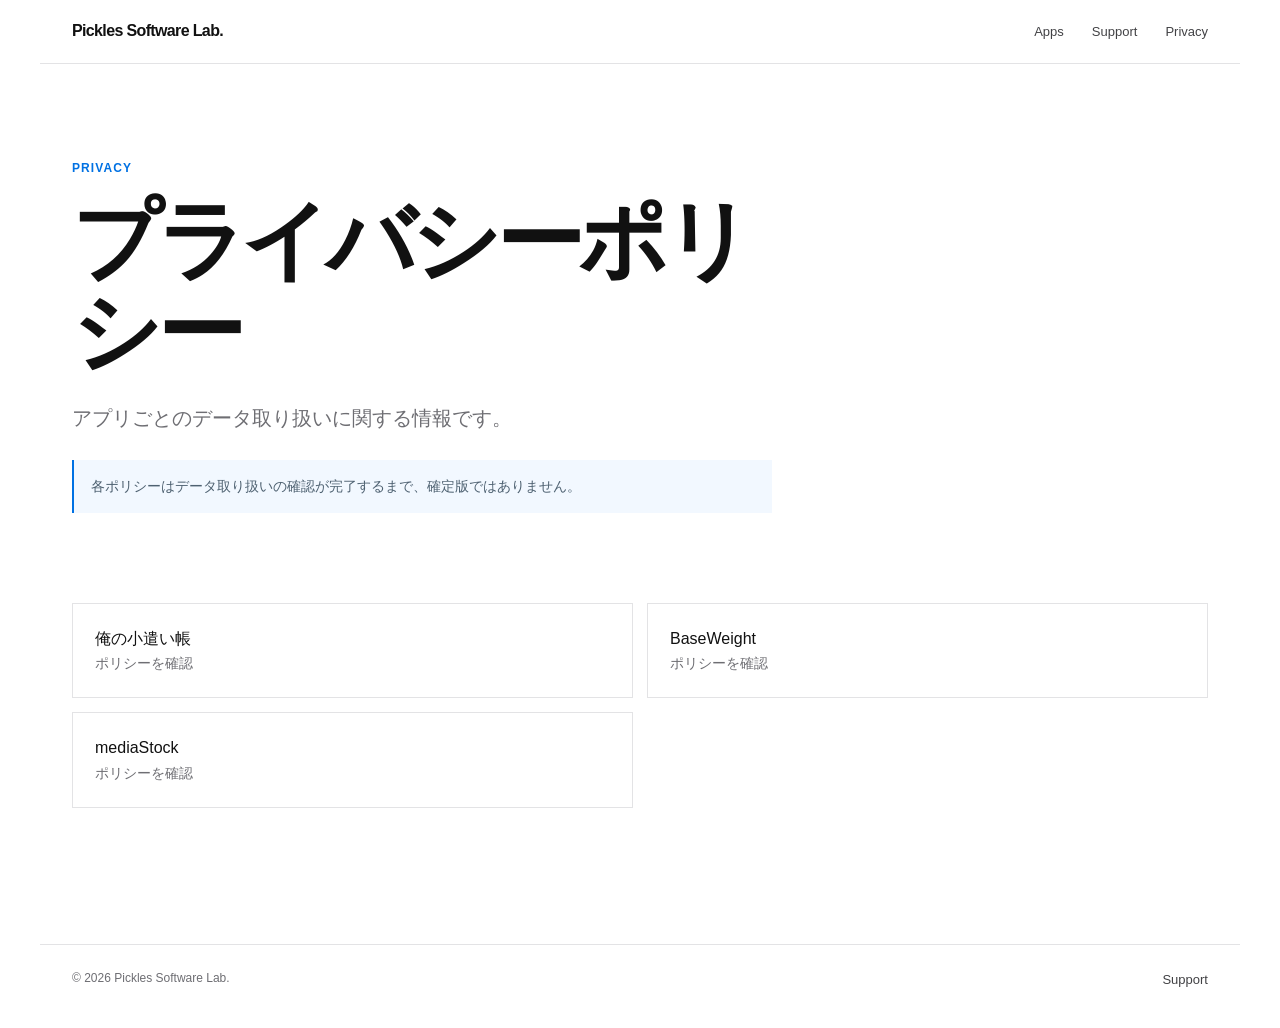
==== privacy/index.html @ 0f15c779 "Create Pickles Software Lab website" ====
<!doctype html><html lang="ja"><head><meta charset="utf-8"><meta name="viewport" content="width=device-width,initial-scale=1"><meta name="description" content="Pickles Software Lab. のアプリ別プライバシーポリシー。"><link rel="stylesheet" href="../assets/css/styles.css"><script src="../assets/js/site.js" defer></script><title>Privacy — Pickles Software Lab.</title></head><body><a class="skip-link" href="#main">本文へ移動</a><header class="site-header"><a class="wordmark" href="../">Pickles Software Lab.</a><button class="menu-button" type="button" aria-expanded="false" aria-controls="site-nav"><span class="sr-only">メニューを開く</span><span></span><span></span></button><nav id="site-nav" class="site-nav"><a href="../#apps">Apps</a><a href="../support/">Support</a><a href="./">Privacy</a></nav></header><main id="main" class="page-main"><section class="app-hero"><p class="eyebrow">Privacy</p><h1>プライバシーポリシー</h1><p class="app-summary">アプリごとのデータ取り扱いに関する情報です。</p><p class="placeholder-notice">各ポリシーはデータ取り扱いの確認が完了するまで、確定版ではありません。</p></section><ul class="policy-list"><li><a href="orekakei.html">俺の小遣い帳<span>ポリシーを確認</span></a></li><li><a href="baseweight.html">BaseWeight<span>ポリシーを確認</span></a></li><li><a href="mediastock.html">mediaStock<span>ポリシーを確認</span></a></li></ul></main><footer class="site-footer"><span>© <span id="year">2026</span> Pickles Software Lab.</span><a href="../support/">Support</a></footer></body></html>
---- assets/css/styles.css ----
:root{--ink:#111;--paper:#fff;--soft:#f5f5f7;--line:#e3e3e5;--muted:#6e6e73;--accent:#0071e3;--max:1200px}*{box-sizing:border-box}html{scroll-behavior:smooth}body{margin:0;background:var(--paper);color:var(--ink);font-family:-apple-system,BlinkMacSystemFont,"Helvetica Neue","Hiragino Sans","Yu Gothic",sans-serif;font-size:16px;line-height:1.65}a{color:inherit;text-decoration:none}.skip-link{position:fixed;top:-60px;left:20px;background:var(--ink);color:#fff;padding:9px 14px;z-index:20}.skip-link:focus{top:12px}.site-header{height:64px;max-width:var(--max);margin:auto;padding:0 32px;display:flex;align-items:center;justify-content:space-between;border-bottom:1px solid var(--line)}.wordmark{font-size:16px;font-weight:700;letter-spacing:-.04em}.site-nav{display:flex;gap:28px}.site-nav a,.site-footer a{font-size:13px;color:#424245}.site-nav a:hover,.site-footer a:hover,.text-link:hover,.card-link:hover{color:var(--accent)}.menu-button{display:none}.hero{max-width:var(--max);min-height:650px;margin:auto;padding:106px 32px 80px;display:grid;grid-template-columns:1fr .9fr;gap:50px;align-items:center}.eyebrow{margin:0 0 16px;color:var(--accent);font-size:12px;font-weight:700;letter-spacing:.09em;text-transform:uppercase}.hero h1,.section-heading h2,.support-prompt h2,.app-hero h1{margin:0;letter-spacing:-.06em;line-height:1.04}.hero h1{font-size:clamp(56px,7.3vw,100px)}.hero-copy{max-width:475px;margin:30px 0 25px;color:var(--muted);font-size:18px}.text-link,.card-link{color:var(--accent);font-size:15px;font-weight:600}.hero-visual{position:relative;min-height:450px;overflow:hidden;background:linear-gradient(145deg,#eef4f8,#dce8ee)}.hero-visual:before{content:"";position:absolute;width:370px;height:370px;left:50%;top:50%;transform:translate(-50%,-50%);border-radius:50%;background:radial-gradient(circle at 35% 30%,#fff,#8bc3dd 52%,#235d8b 100%);box-shadow:20px 30px 60px #719ab180}.hero-visual:after{content:"P";position:absolute;inset:0;display:grid;place-items:center;color:#fff;font-size:155px;font-weight:800;letter-spacing:-.12em;text-shadow:0 12px 22px #12374a70}.apps-section{max-width:var(--max);margin:auto;padding:115px 32px}.section-heading{display:flex;justify-content:space-between;align-items:end;margin-bottom:48px}.section-heading h2,.support-prompt h2{font-size:clamp(42px,5vw,68px)}.section-heading>p{max-width:320px;margin:0;color:var(--muted)}.app-grid{display:grid;grid-template-columns:repeat(3,1fr);gap:16px}.app-card{min-height:390px;padding:24px;border:1px solid var(--line);background:#fff;display:flex;flex-direction:column;transition:box-shadow .2s ease,transform .2s ease}.app-card:hover{transform:translateY(-4px);box-shadow:0 18px 40px #0000000b}.card-art{height:145px;margin:-24px -24px 27px;display:grid;place-items:center;font-size:72px;font-weight:800;letter-spacing:-.12em}.app-card:nth-child(1) .card-art{background:#e6efdc;color:#4c7a25}.app-card:nth-child(2) .card-art{background:#e7edff;color:#3156d8}.app-card:nth-child(3) .card-art{background:#ffe7e2;color:#cb4a31}.app-card__number{color:var(--muted);font-size:11px;font-weight:700;letter-spacing:.08em}.app-card h3{margin:auto 0 4px;font-size:28px;letter-spacing:-.045em;line-height:1.15}.app-card p{margin:0;color:var(--muted);font-size:14px}.card-link{margin-top:19px}.support-prompt{max-width:calc(var(--max) - 64px);margin:0 auto 82px;padding:100px 7%;text-align:center;background:var(--soft)}.support-prompt p:not(.eyebrow){max-width:470px;margin:18px auto 28px;color:var(--muted)}.button{display:inline-block;border-radius:980px;padding:11px 19px;background:var(--ink);color:#fff;font-size:14px;font-weight:600}.button:hover{background:#333}.site-footer{max-width:var(--max);margin:auto;padding:24px 32px 38px;border-top:1px solid var(--line);display:flex;justify-content:space-between;color:var(--muted);font-size:12px}.site-footer div{display:flex;gap:19px}.page-main{max-width:var(--max);margin:auto;padding:95px 32px 120px}.breadcrumbs{display:flex;gap:8px;margin-bottom:55px;color:var(--muted);font-size:14px}.breadcrumbs a:hover{color:var(--ink)}.app-hero{max-width:700px;padding-bottom:74px}.app-hero h1{font-size:clamp(52px,7vw,88px)}.app-summary{margin:24px 0;color:var(--muted);font-size:20px}.placeholder-notice{margin:25px 0 0;padding:15px 17px;border-left:2px solid var(--accent);background:#f2f8ff;color:#4e6171;font-size:14px}.page-section{padding:58px 0;border-top:1px solid var(--line)}.page-section h2{margin:0 0 21px;font-size:30px;letter-spacing:-.035em}.page-section p,.page-section li{color:var(--muted)}.feature-list{display:grid;grid-template-columns:repeat(3,1fr);gap:14px;padding:0;list-style:none}.feature-list li{min-height:120px;padding:21px;border:1px solid var(--line);background:var(--soft)}.feature-list strong{display:block;margin-bottom:7px;color:var(--ink)}.shot-placeholder{min-height:320px;border:1px dashed #a6a6aa;display:grid;place-items:center;text-align:center;color:var(--muted);background:var(--soft)}.shot-placeholder span{display:block;font-size:13px}.store-button[aria-disabled="true"]{opacity:.6;cursor:not-allowed}.faq{max-width:760px}.faq details{padding:19px 0;border-bottom:1px solid var(--line)}.faq summary{cursor:pointer;font-weight:600}.faq p{margin:12px 0 0}.policy-list{display:grid;grid-template-columns:repeat(2,1fr);gap:14px;padding:0;list-style:none}.policy-list a{display:block;padding:22px;border:1px solid var(--line);background:#fff}.policy-list a:hover{background:var(--soft)}.policy-list span{display:block;color:var(--muted);font-size:14px}@media(max-width:680px){.site-header{height:58px;padding:0 20px}.menu-button{display:flex;width:38px;height:38px;border:0;background:transparent;flex-direction:column;gap:5px;justify-content:center;align-items:center}.menu-button span:not(.sr-only){width:16px;height:1px;background:var(--ink)}.site-nav{display:none;position:absolute;top:52px;right:12px;left:12px;padding:15px 20px;border:1px solid var(--line);background:#fff;flex-direction:column;align-items:flex-start;gap:14px;z-index:4}.site-nav.is-open{display:flex}.hero{min-height:0;padding:78px 20px 55px;display:block}.hero h1{font-size:clamp(53px,15vw,76px)}.hero-copy{font-size:16px}.hero-visual{min-height:295px;margin-top:48px}.hero-visual:before{width:230px;height:230px}.hero-visual:after{font-size:95px}.apps-section,.page-main{padding-right:20px;padding-left:20px}.apps-section{padding-top:75px}.section-heading{display:block}.section-heading>p{margin-top:24px}.app-grid,.feature-list,.policy-list{grid-template-columns:1fr}.app-card{min-height:345px}.support-prompt{max-width:calc(100% - 40px);margin-bottom:50px;padding:68px 25px}.site-footer{padding:22px 20px 30px;gap:14px;flex-direction:column}.app-hero{padding-bottom:55px}.shot-placeholder{min-height:240px}}@media(prefers-reduced-motion:reduce){*,html{scroll-behavior:auto;transition:none!important}}.sr-only{position:absolute;width:1px;height:1px;padding:0;margin:-1px;overflow:hidden;clip:rect(0,0,0,0);white-space:nowrap;border:0}
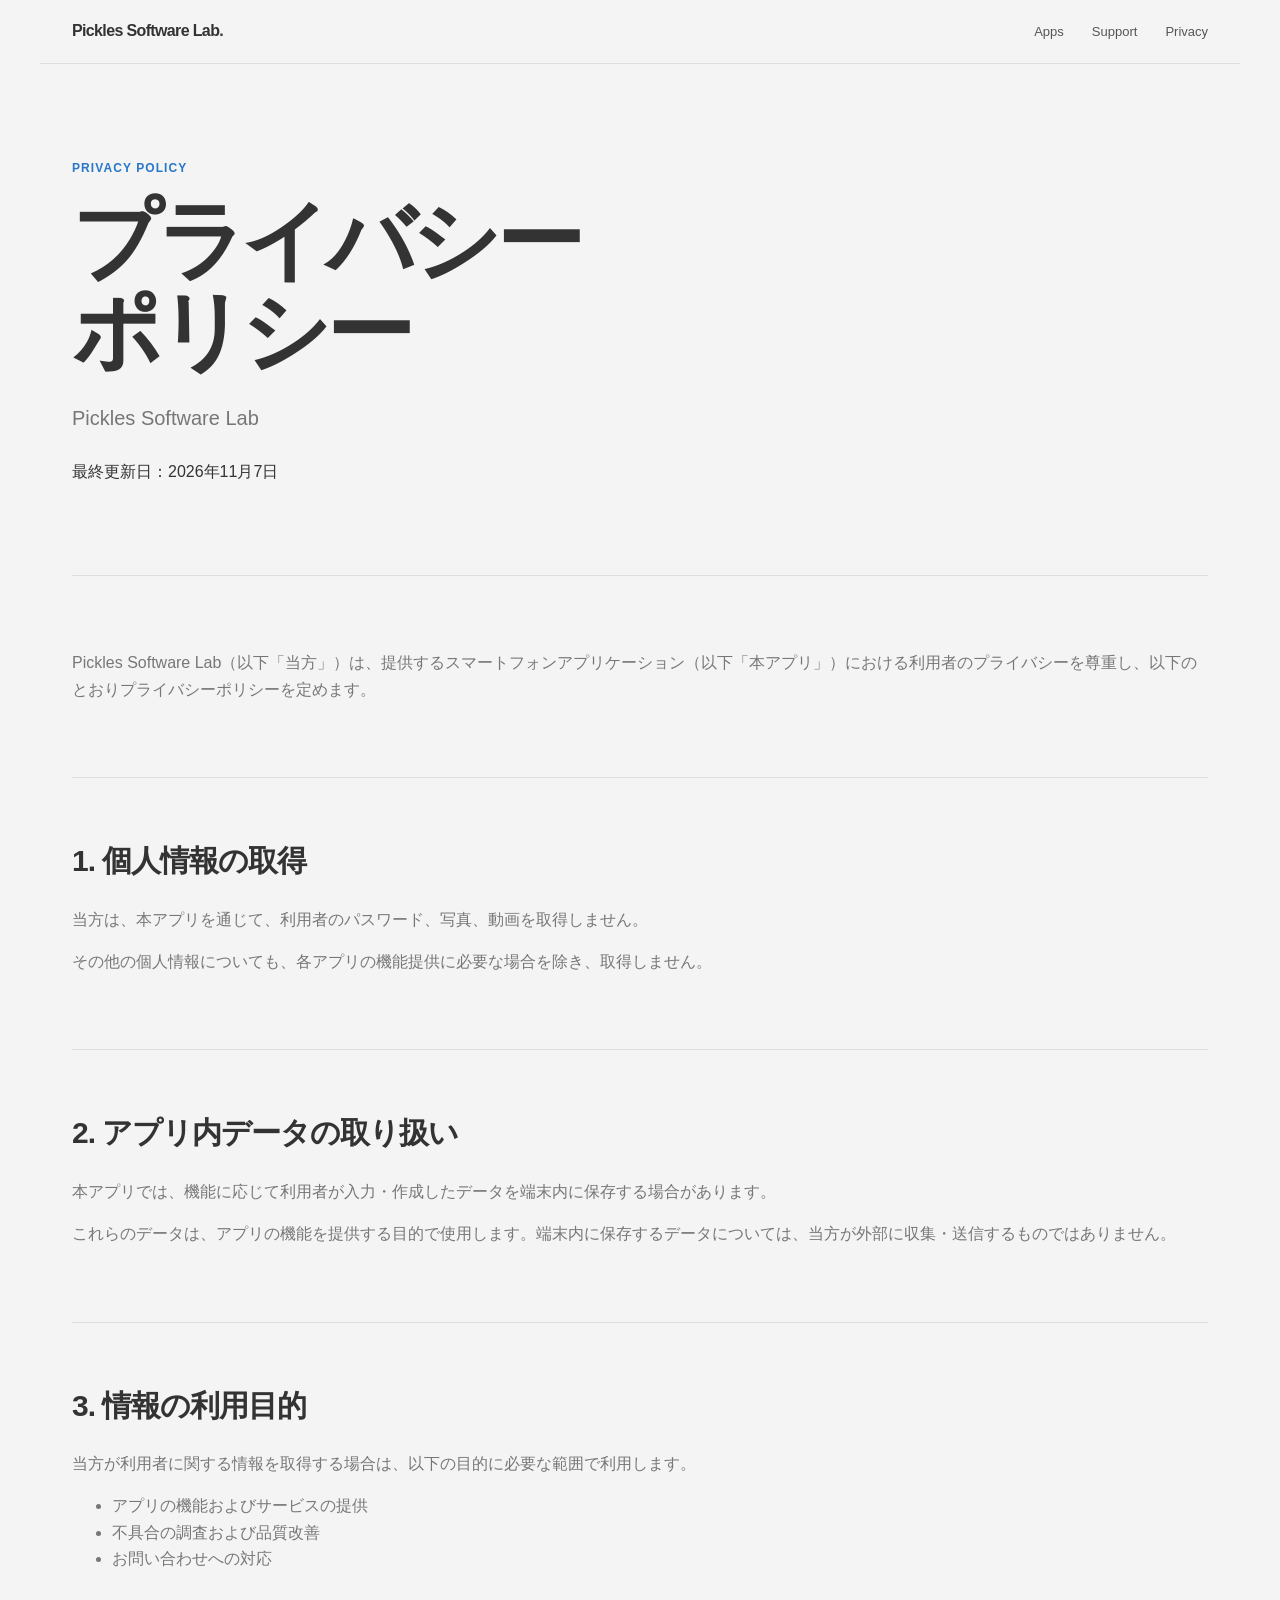
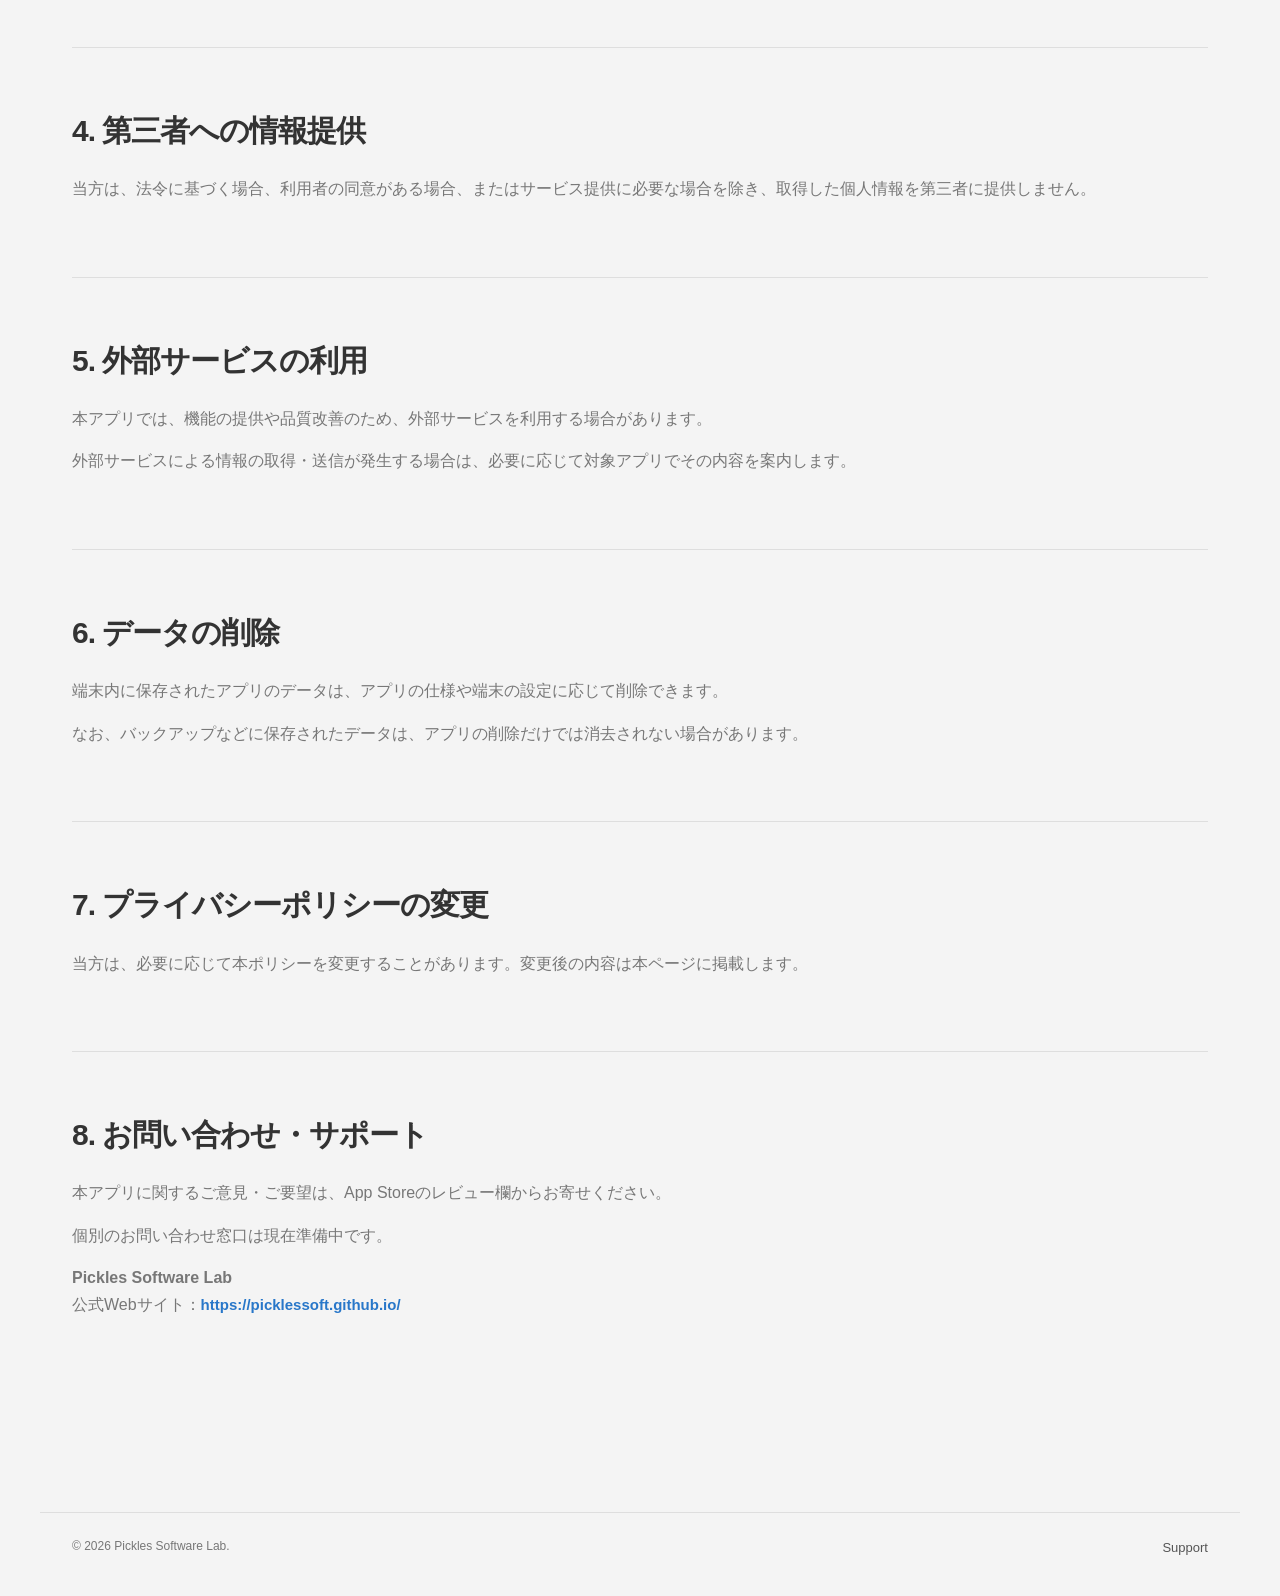
==== commit b42bfd98: "update" ====
--- a/privacy/index.html
+++ b/privacy/index.html
@@ -1 +1,3 @@
-<!doctype html><html lang="ja"><head><meta charset="utf-8"><meta name="viewport" content="width=device-width,initial-scale=1"><meta name="description" content="Pickles Software Lab. のアプリ別プライバシーポリシー。"><link rel="stylesheet" href="../assets/css/styles.css"><script src="../assets/js/site.js" defer></script><title>Privacy — Pickles Software Lab.</title></head><body><a class="skip-link" href="#main">本文へ移動</a><header class="site-header"><a class="wordmark" href="../">Pickles Software Lab.</a><button class="menu-button" type="button" aria-expanded="false" aria-controls="site-nav"><span class="sr-only">メニューを開く</span><span></span><span></span></button><nav id="site-nav" class="site-nav"><a href="../#apps">Apps</a><a href="../support/">Support</a><a href="./">Privacy</a></nav></header><main id="main" class="page-main"><section class="app-hero"><p class="eyebrow">Privacy</p><h1>プライバシーポリシー</h1><p class="app-summary">アプリごとのデータ取り扱いに関する情報です。</p><p class="placeholder-notice">各ポリシーはデータ取り扱いの確認が完了するまで、確定版ではありません。</p></section><ul class="policy-list"><li><a href="orekakei.html">俺の小遣い帳<span>ポリシーを確認</span></a></li><li><a href="baseweight.html">BaseWeight<span>ポリシーを確認</span></a></li><li><a href="mediastock.html">mediaStock<span>ポリシーを確認</span></a></li></ul></main><footer class="site-footer"><span>© <span id="year">2026</span> Pickles Software Lab.</span><a href="../support/">Support</a></footer></body></html>
+<!doctype html>
+<html lang="ja"><head><meta charset="utf-8"><meta name="viewport" content="width=device-width,initial-scale=1"><meta name="description" content="Pickles Software Lab のプライバシーポリシー。"><link rel="stylesheet" href="../assets/css/styles.css"><script src="../assets/js/site.js" defer></script><title>プライバシーポリシー — Pickles Software Lab.</title></head>
+<body><a class="skip-link" href="#main">本文へ移動</a><header class="site-header"><a class="wordmark" href="../">Pickles Software Lab.</a><button class="menu-button" type="button" aria-expanded="false" aria-controls="site-nav"><span class="sr-only">メニューを開く</span><span></span><span></span></button><nav id="site-nav" class="site-nav"><a href="../#apps">Apps</a><a href="../support/">Support</a><a href="./">Privacy</a></nav></header><main id="main" class="page-main"><section class="app-hero"><p class="eyebrow">Privacy policy</p><h1>プライバシー<br>ポリシー</h1><p class="app-summary">Pickles Software Lab</p><p>最終更新日：2026年11月7日</p></section><section class="page-section"><p>Pickles Software Lab（以下「当方」）は、提供するスマートフォンアプリケーション（以下「本アプリ」）における利用者のプライバシーを尊重し、以下のとおりプライバシーポリシーを定めます。</p></section><section class="page-section"><h2>1. 個人情報の取得</h2><p>当方は、本アプリを通じて、利用者のパスワード、写真、動画を取得しません。</p><p>その他の個人情報についても、各アプリの機能提供に必要な場合を除き、取得しません。</p></section><section class="page-section"><h2>2. アプリ内データの取り扱い</h2><p>本アプリでは、機能に応じて利用者が入力・作成したデータを端末内に保存する場合があります。</p><p>これらのデータは、アプリの機能を提供する目的で使用します。端末内に保存するデータについては、当方が外部に収集・送信するものではありません。</p></section><section class="page-section"><h2>3. 情報の利用目的</h2><p>当方が利用者に関する情報を取得する場合は、以下の目的に必要な範囲で利用します。</p><ul><li>アプリの機能およびサービスの提供</li><li>不具合の調査および品質改善</li><li>お問い合わせへの対応</li></ul></section><section class="page-section"><h2>4. 第三者への情報提供</h2><p>当方は、法令に基づく場合、利用者の同意がある場合、またはサービス提供に必要な場合を除き、取得した個人情報を第三者に提供しません。</p></section><section class="page-section"><h2>5. 外部サービスの利用</h2><p>本アプリでは、機能の提供や品質改善のため、外部サービスを利用する場合があります。</p><p>外部サービスによる情報の取得・送信が発生する場合は、必要に応じて対象アプリでその内容を案内します。</p></section><section class="page-section"><h2>6. データの削除</h2><p>端末内に保存されたアプリのデータは、アプリの仕様や端末の設定に応じて削除できます。</p><p>なお、バックアップなどに保存されたデータは、アプリの削除だけでは消去されない場合があります。</p></section><section class="page-section"><h2>7. プライバシーポリシーの変更</h2><p>当方は、必要に応じて本ポリシーを変更することがあります。変更後の内容は本ページに掲載します。</p></section><section class="page-section"><h2>8. お問い合わせ・サポート</h2><p>本アプリに関するご意見・ご要望は、App Storeのレビュー欄からお寄せください。</p><p>個別のお問い合わせ窓口は現在準備中です。</p><p><strong>Pickles Software Lab</strong><br>公式Webサイト：<a class="text-link" href="https://picklessoft.github.io/">https://picklessoft.github.io/</a></p></section></main><footer class="site-footer"><span>© <span id="year">2026</span> Pickles Software Lab.</span><a href="../support/">Support</a></footer></body></html>
--- a/assets/css/styles.css
+++ b/assets/css/styles.css
@@ -1 +1 @@
-:root{--ink:#111;--paper:#fff;--soft:#f5f5f7;--line:#e3e3e5;--muted:#6e6e73;--accent:#0071e3;--max:1200px}*{box-sizing:border-box}html{scroll-behavior:smooth}body{margin:0;background:var(--paper);color:var(--ink);font-family:-apple-system,BlinkMacSystemFont,"Helvetica Neue","Hiragino Sans","Yu Gothic",sans-serif;font-size:16px;line-height:1.65}a{color:inherit;text-decoration:none}.skip-link{position:fixed;top:-60px;left:20px;background:var(--ink);color:#fff;padding:9px 14px;z-index:20}.skip-link:focus{top:12px}.site-header{height:64px;max-width:var(--max);margin:auto;padding:0 32px;display:flex;align-items:center;justify-content:space-between;border-bottom:1px solid var(--line)}.wordmark{font-size:16px;font-weight:700;letter-spacing:-.04em}.site-nav{display:flex;gap:28px}.site-nav a,.site-footer a{font-size:13px;color:#424245}.site-nav a:hover,.site-footer a:hover,.text-link:hover,.card-link:hover{color:var(--accent)}.menu-button{display:none}.hero{max-width:var(--max);min-height:650px;margin:auto;padding:106px 32px 80px;display:grid;grid-template-columns:1fr .9fr;gap:50px;align-items:center}.eyebrow{margin:0 0 16px;color:var(--accent);font-size:12px;font-weight:700;letter-spacing:.09em;text-transform:uppercase}.hero h1,.section-heading h2,.support-prompt h2,.app-hero h1{margin:0;letter-spacing:-.06em;line-height:1.04}.hero h1{font-size:clamp(56px,7.3vw,100px)}.hero-copy{max-width:475px;margin:30px 0 25px;color:var(--muted);font-size:18px}.text-link,.card-link{color:var(--accent);font-size:15px;font-weight:600}.hero-visual{position:relative;min-height:450px;overflow:hidden;background:linear-gradient(145deg,#eef4f8,#dce8ee)}.hero-visual:before{content:"";position:absolute;width:370px;height:370px;left:50%;top:50%;transform:translate(-50%,-50%);border-radius:50%;background:radial-gradient(circle at 35% 30%,#fff,#8bc3dd 52%,#235d8b 100%);box-shadow:20px 30px 60px #719ab180}.hero-visual:after{content:"P";position:absolute;inset:0;display:grid;place-items:center;color:#fff;font-size:155px;font-weight:800;letter-spacing:-.12em;text-shadow:0 12px 22px #12374a70}.apps-section{max-width:var(--max);margin:auto;padding:115px 32px}.section-heading{display:flex;justify-content:space-between;align-items:end;margin-bottom:48px}.section-heading h2,.support-prompt h2{font-size:clamp(42px,5vw,68px)}.section-heading>p{max-width:320px;margin:0;color:var(--muted)}.app-grid{display:grid;grid-template-columns:repeat(3,1fr);gap:16px}.app-card{min-height:390px;padding:24px;border:1px solid var(--line);background:#fff;display:flex;flex-direction:column;transition:box-shadow .2s ease,transform .2s ease}.app-card:hover{transform:translateY(-4px);box-shadow:0 18px 40px #0000000b}.card-art{height:145px;margin:-24px -24px 27px;display:grid;place-items:center;font-size:72px;font-weight:800;letter-spacing:-.12em}.app-card:nth-child(1) .card-art{background:#e6efdc;color:#4c7a25}.app-card:nth-child(2) .card-art{background:#e7edff;color:#3156d8}.app-card:nth-child(3) .card-art{background:#ffe7e2;color:#cb4a31}.app-card__number{color:var(--muted);font-size:11px;font-weight:700;letter-spacing:.08em}.app-card h3{margin:auto 0 4px;font-size:28px;letter-spacing:-.045em;line-height:1.15}.app-card p{margin:0;color:var(--muted);font-size:14px}.card-link{margin-top:19px}.support-prompt{max-width:calc(var(--max) - 64px);margin:0 auto 82px;padding:100px 7%;text-align:center;background:var(--soft)}.support-prompt p:not(.eyebrow){max-width:470px;margin:18px auto 28px;color:var(--muted)}.button{display:inline-block;border-radius:980px;padding:11px 19px;background:var(--ink);color:#fff;font-size:14px;font-weight:600}.button:hover{background:#333}.site-footer{max-width:var(--max);margin:auto;padding:24px 32px 38px;border-top:1px solid var(--line);display:flex;justify-content:space-between;color:var(--muted);font-size:12px}.site-footer div{display:flex;gap:19px}.page-main{max-width:var(--max);margin:auto;padding:95px 32px 120px}.breadcrumbs{display:flex;gap:8px;margin-bottom:55px;color:var(--muted);font-size:14px}.breadcrumbs a:hover{color:var(--ink)}.app-hero{max-width:700px;padding-bottom:74px}.app-hero h1{font-size:clamp(52px,7vw,88px)}.app-summary{margin:24px 0;color:var(--muted);font-size:20px}.placeholder-notice{margin:25px 0 0;padding:15px 17px;border-left:2px solid var(--accent);background:#f2f8ff;color:#4e6171;font-size:14px}.page-section{padding:58px 0;border-top:1px solid var(--line)}.page-section h2{margin:0 0 21px;font-size:30px;letter-spacing:-.035em}.page-section p,.page-section li{color:var(--muted)}.feature-list{display:grid;grid-template-columns:repeat(3,1fr);gap:14px;padding:0;list-style:none}.feature-list li{min-height:120px;padding:21px;border:1px solid var(--line);background:var(--soft)}.feature-list strong{display:block;margin-bottom:7px;color:var(--ink)}.shot-placeholder{min-height:320px;border:1px dashed #a6a6aa;display:grid;place-items:center;text-align:center;color:var(--muted);background:var(--soft)}.shot-placeholder span{display:block;font-size:13px}.store-button[aria-disabled="true"]{opacity:.6;cursor:not-allowed}.faq{max-width:760px}.faq details{padding:19px 0;border-bottom:1px solid var(--line)}.faq summary{cursor:pointer;font-weight:600}.faq p{margin:12px 0 0}.policy-list{display:grid;grid-template-columns:repeat(2,1fr);gap:14px;padding:0;list-style:none}.policy-list a{display:block;padding:22px;border:1px solid var(--line);background:#fff}.policy-list a:hover{background:var(--soft)}.policy-list span{display:block;color:var(--muted);font-size:14px}@media(max-width:680px){.site-header{height:58px;padding:0 20px}.menu-button{display:flex;width:38px;height:38px;border:0;background:transparent;flex-direction:column;gap:5px;justify-content:center;align-items:center}.menu-button span:not(.sr-only){width:16px;height:1px;background:var(--ink)}.site-nav{display:none;position:absolute;top:52px;right:12px;left:12px;padding:15px 20px;border:1px solid var(--line);background:#fff;flex-direction:column;align-items:flex-start;gap:14px;z-index:4}.site-nav.is-open{display:flex}.hero{min-height:0;padding:78px 20px 55px;display:block}.hero h1{font-size:clamp(53px,15vw,76px)}.hero-copy{font-size:16px}.hero-visual{min-height:295px;margin-top:48px}.hero-visual:before{width:230px;height:230px}.hero-visual:after{font-size:95px}.apps-section,.page-main{padding-right:20px;padding-left:20px}.apps-section{padding-top:75px}.section-heading{display:block}.section-heading>p{margin-top:24px}.app-grid,.feature-list,.policy-list{grid-template-columns:1fr}.app-card{min-height:345px}.support-prompt{max-width:calc(100% - 40px);margin-bottom:50px;padding:68px 25px}.site-footer{padding:22px 20px 30px;gap:14px;flex-direction:column}.app-hero{padding-bottom:55px}.shot-placeholder{min-height:240px}}@media(prefers-reduced-motion:reduce){*,html{scroll-behavior:auto;transition:none!important}}.sr-only{position:absolute;width:1px;height:1px;padding:0;margin:-1px;overflow:hidden;clip:rect(0,0,0,0);white-space:nowrap;border:0}
+:root{--ink:#333;--paper:#f4f4f4;--soft:#ededed;--line:#dedede;--muted:#777;--accent:#2877c9;--max:1200px}*{box-sizing:border-box}html{scroll-behavior:smooth}body{margin:0;background:var(--paper);color:var(--ink);font-family:-apple-system,BlinkMacSystemFont,"Helvetica Neue","Hiragino Sans","Yu Gothic",sans-serif;line-height:1.65}a{color:inherit;text-decoration:none}.skip-link{position:fixed;top:-60px;left:20px;background:var(--ink);color:#fff;padding:8px 14px;z-index:10}.skip-link:focus{top:12px}.site-header{height:64px;max-width:var(--max);margin:auto;padding:0 32px;display:flex;align-items:center;justify-content:space-between;border-bottom:1px solid var(--line)}.wordmark{font-size:16px;font-weight:700;letter-spacing:-.04em}.site-nav{display:flex;gap:28px}.site-nav a,.site-footer a{font-size:13px;color:#555}.site-nav a:hover,.site-footer a:hover,.text-link:hover,.card-link:hover{color:var(--accent)}.menu-button{display:none}.hero{max-width:var(--max);min-height:650px;margin:auto;padding:105px 32px 80px;display:grid;grid-template-columns:1fr .9fr;align-items:center;gap:50px}.eyebrow{margin:0 0 16px;color:var(--accent);font-size:12px;font-weight:700;letter-spacing:.09em;text-transform:uppercase}.hero h1,.section-heading h2,.support-prompt h2,.app-hero h1{margin:0;letter-spacing:-.06em;line-height:1.04}.hero h1{font-size:clamp(56px,7.3vw,100px)}.hero-copy{max-width:475px;margin:30px 0 25px;color:var(--muted);font-size:18px}.text-link,.card-link{color:var(--accent);font-size:15px;font-weight:600}.hero-visual{height:450px;margin:0;overflow:hidden;background:#e8e8e8}.hero-visual img{display:block;width:100%;height:100%;object-fit:cover;object-position:center}.apps-section{max-width:var(--max);margin:auto;padding:115px 32px}.section-heading{display:flex;justify-content:space-between;align-items:end;margin-bottom:48px}.section-heading h2,.support-prompt h2{font-size:clamp(42px,5vw,68px)}.section-heading>p{max-width:320px;margin:0;color:var(--muted)}.app-grid{display:grid;grid-template-columns:repeat(3,1fr);gap:16px}.app-card{min-height:390px;padding:24px;border:1px solid var(--line);background:#fafafa;display:flex;flex-direction:column;transition:box-shadow .2s ease,transform .2s ease}.app-card:hover{transform:translateY(-4px);box-shadow:0 18px 40px #0000000b}.card-art{height:145px;margin:-24px -24px 27px;display:grid;place-items:center;font-size:72px;font-weight:800;letter-spacing:-.12em}.app-card:nth-child(1) .card-art{background:#e0e8d8;color:#4d702c}.app-card:nth-child(2) .card-art{background:#e1e6f4;color:#415cae}.app-card:nth-child(3) .card-art{background:#f0dfdb;color:#aa594c}.app-card__number{color:var(--muted);font-size:11px;font-weight:700;letter-spacing:.08em}.app-card h3{margin:auto 0 4px;font-size:28px;letter-spacing:-.045em;line-height:1.15}.app-card p{margin:0;color:var(--muted);font-size:14px}.card-link{margin-top:19px}.support-prompt{max-width:calc(var(--max) - 64px);margin:0 auto 82px;padding:100px 7%;text-align:center;background:#eaeaea}.support-prompt p:not(.eyebrow){max-width:470px;margin:18px auto 28px;color:var(--muted)}.button{display:inline-block;border-radius:980px;padding:11px 19px;background:var(--ink);color:#f4f4f4;font-size:14px;font-weight:600}.button:hover{background:#555}.site-footer{max-width:var(--max);margin:auto;padding:24px 32px 38px;border-top:1px solid var(--line);display:flex;justify-content:space-between;color:var(--muted);font-size:12px}.site-footer div{display:flex;gap:19px}.page-main{max-width:var(--max);margin:auto;padding:95px 32px 120px}.breadcrumbs{display:flex;gap:8px;margin-bottom:55px;color:var(--muted);font-size:14px}.app-hero{max-width:700px;padding-bottom:74px}.app-hero h1{font-size:clamp(52px,7vw,88px)}.app-summary{margin:24px 0;color:var(--muted);font-size:20px}.placeholder-notice{margin:25px 0 0;padding:15px 17px;border-left:2px solid var(--accent);background:#e8eef2;color:#53606a;font-size:14px}.page-section{padding:58px 0;border-top:1px solid var(--line)}.page-section h2{margin:0 0 21px;font-size:30px;letter-spacing:-.035em}.page-section p,.page-section li{color:var(--muted)}.feature-list{display:grid;grid-template-columns:repeat(3,1fr);gap:14px;padding:0;list-style:none}.feature-list li{padding:21px;border:1px solid var(--line);background:var(--soft)}.feature-list strong{display:block;margin-bottom:7px;color:var(--ink)}.shot-placeholder{min-height:320px;border:1px dashed #aaa;display:grid;place-items:center;text-align:center;color:var(--muted);background:var(--soft)}.shot-placeholder span{display:block;font-size:13px}.store-button[aria-disabled="true"]{opacity:.6}.faq{max-width:760px}.faq details{padding:19px 0;border-bottom:1px solid var(--line)}.faq summary{cursor:pointer;font-weight:600}.faq p{margin:12px 0 0}.policy-list{display:grid;grid-template-columns:repeat(2,1fr);gap:14px;padding:0;list-style:none}.policy-list a{display:block;padding:22px;border:1px solid var(--line);background:#fafafa}.policy-list a:hover{background:var(--soft)}.policy-list span{display:block;color:var(--muted);font-size:14px}@media(max-width:680px){.site-header{height:58px;padding:0 20px}.menu-button{display:flex;width:38px;height:38px;border:0;background:transparent;flex-direction:column;gap:5px;justify-content:center;align-items:center}.menu-button span:not(.sr-only){width:16px;height:1px;background:var(--ink)}.site-nav{display:none;position:absolute;top:52px;right:12px;left:12px;padding:15px 20px;border:1px solid var(--line);background:var(--paper);flex-direction:column;gap:14px;z-index:4}.site-nav.is-open{display:flex}.hero{min-height:0;padding:78px 20px 55px;display:block}.hero h1{font-size:clamp(53px,15vw,76px)}.hero-copy{font-size:16px}.hero-visual{height:295px;margin-top:48px}.apps-section,.page-main{padding-right:20px;padding-left:20px}.apps-section{padding-top:75px}.section-heading{display:block}.section-heading>p{margin-top:24px}.app-grid,.feature-list,.policy-list{grid-template-columns:1fr}.app-card{min-height:345px}.support-prompt{max-width:calc(100% - 40px);margin-bottom:50px;padding:68px 25px}.site-footer{padding:22px 20px 30px;gap:14px;flex-direction:column}.app-hero{padding-bottom:55px}.shot-placeholder{min-height:240px}}.sr-only{position:absolute;width:1px;height:1px;overflow:hidden;clip:rect(0,0,0,0)}
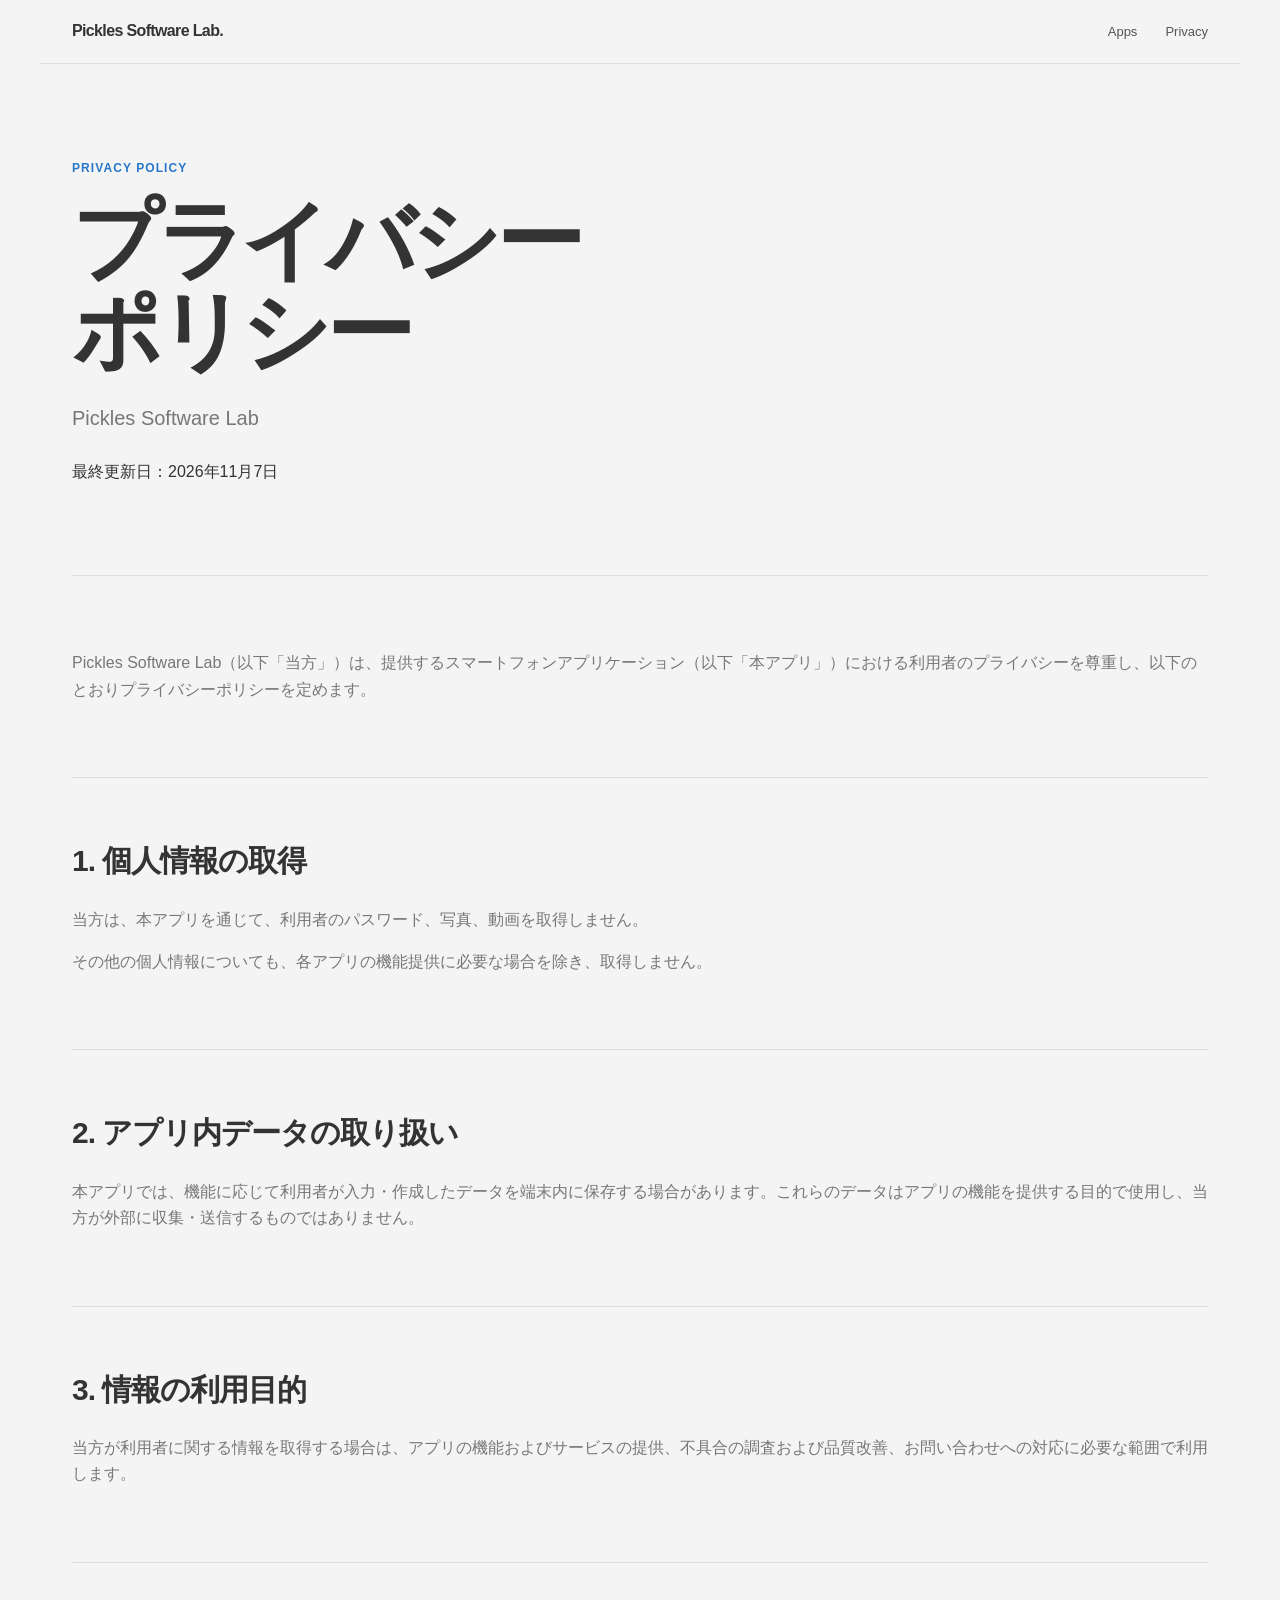
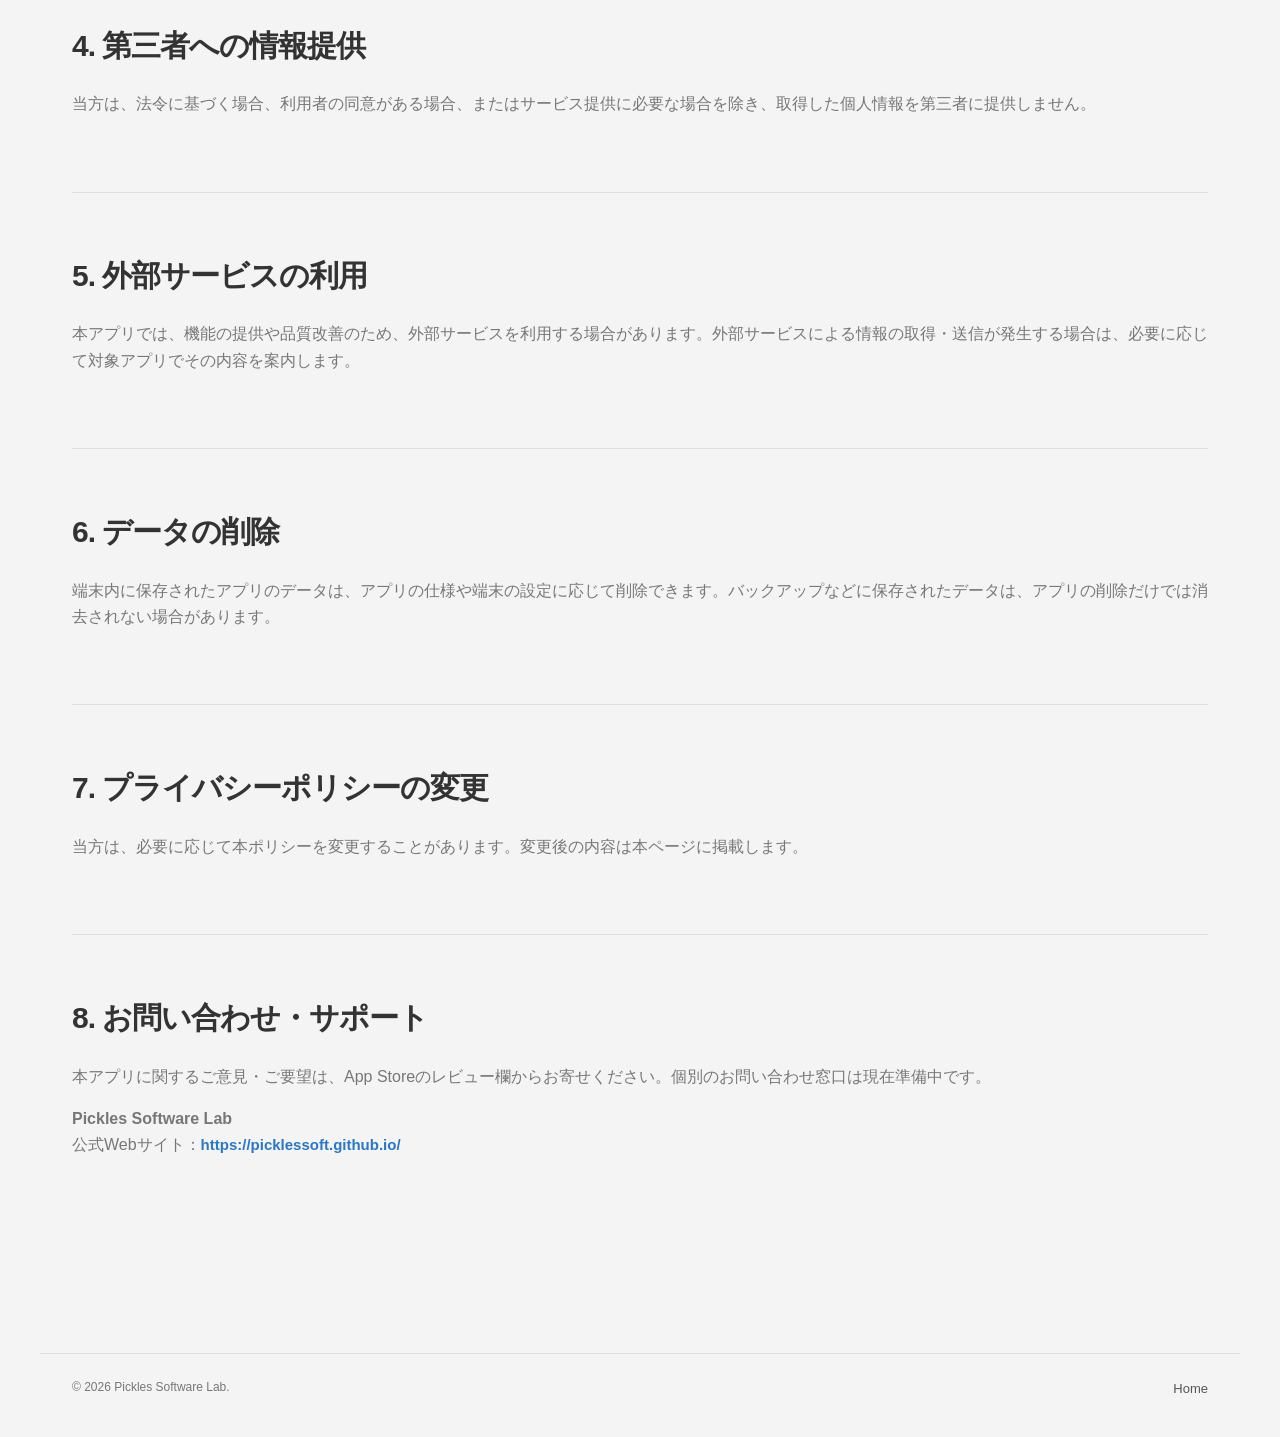
==== commit 178100d6: "update" ====
--- a/privacy/index.html
+++ b/privacy/index.html
@@ -1,3 +1 @@
-<!doctype html>
-<html lang="ja"><head><meta charset="utf-8"><meta name="viewport" content="width=device-width,initial-scale=1"><meta name="description" content="Pickles Software Lab のプライバシーポリシー。"><link rel="stylesheet" href="../assets/css/styles.css"><script src="../assets/js/site.js" defer></script><title>プライバシーポリシー — Pickles Software Lab.</title></head>
-<body><a class="skip-link" href="#main">本文へ移動</a><header class="site-header"><a class="wordmark" href="../">Pickles Software Lab.</a><button class="menu-button" type="button" aria-expanded="false" aria-controls="site-nav"><span class="sr-only">メニューを開く</span><span></span><span></span></button><nav id="site-nav" class="site-nav"><a href="../#apps">Apps</a><a href="../support/">Support</a><a href="./">Privacy</a></nav></header><main id="main" class="page-main"><section class="app-hero"><p class="eyebrow">Privacy policy</p><h1>プライバシー<br>ポリシー</h1><p class="app-summary">Pickles Software Lab</p><p>最終更新日：2026年11月7日</p></section><section class="page-section"><p>Pickles Software Lab（以下「当方」）は、提供するスマートフォンアプリケーション（以下「本アプリ」）における利用者のプライバシーを尊重し、以下のとおりプライバシーポリシーを定めます。</p></section><section class="page-section"><h2>1. 個人情報の取得</h2><p>当方は、本アプリを通じて、利用者のパスワード、写真、動画を取得しません。</p><p>その他の個人情報についても、各アプリの機能提供に必要な場合を除き、取得しません。</p></section><section class="page-section"><h2>2. アプリ内データの取り扱い</h2><p>本アプリでは、機能に応じて利用者が入力・作成したデータを端末内に保存する場合があります。</p><p>これらのデータは、アプリの機能を提供する目的で使用します。端末内に保存するデータについては、当方が外部に収集・送信するものではありません。</p></section><section class="page-section"><h2>3. 情報の利用目的</h2><p>当方が利用者に関する情報を取得する場合は、以下の目的に必要な範囲で利用します。</p><ul><li>アプリの機能およびサービスの提供</li><li>不具合の調査および品質改善</li><li>お問い合わせへの対応</li></ul></section><section class="page-section"><h2>4. 第三者への情報提供</h2><p>当方は、法令に基づく場合、利用者の同意がある場合、またはサービス提供に必要な場合を除き、取得した個人情報を第三者に提供しません。</p></section><section class="page-section"><h2>5. 外部サービスの利用</h2><p>本アプリでは、機能の提供や品質改善のため、外部サービスを利用する場合があります。</p><p>外部サービスによる情報の取得・送信が発生する場合は、必要に応じて対象アプリでその内容を案内します。</p></section><section class="page-section"><h2>6. データの削除</h2><p>端末内に保存されたアプリのデータは、アプリの仕様や端末の設定に応じて削除できます。</p><p>なお、バックアップなどに保存されたデータは、アプリの削除だけでは消去されない場合があります。</p></section><section class="page-section"><h2>7. プライバシーポリシーの変更</h2><p>当方は、必要に応じて本ポリシーを変更することがあります。変更後の内容は本ページに掲載します。</p></section><section class="page-section"><h2>8. お問い合わせ・サポート</h2><p>本アプリに関するご意見・ご要望は、App Storeのレビュー欄からお寄せください。</p><p>個別のお問い合わせ窓口は現在準備中です。</p><p><strong>Pickles Software Lab</strong><br>公式Webサイト：<a class="text-link" href="https://picklessoft.github.io/">https://picklessoft.github.io/</a></p></section></main><footer class="site-footer"><span>© <span id="year">2026</span> Pickles Software Lab.</span><a href="../support/">Support</a></footer></body></html>
+<!doctype html><html lang="ja"><head><meta charset="utf-8"><meta name="viewport" content="width=device-width,initial-scale=1"><meta name="description" content="Pickles Software Lab のプライバシーポリシー。"><link rel="stylesheet" href="../assets/css/styles.css"><script src="../assets/js/site.js" defer></script><title>プライバシーポリシー — Pickles Software Lab.</title></head><body><a class="skip-link" href="#main">本文へ移動</a><header class="site-header"><a class="wordmark" href="../">Pickles Software Lab.</a><button class="menu-button" type="button" aria-expanded="false" aria-controls="site-nav"><span class="sr-only">メニューを開く</span><span></span><span></span></button><nav id="site-nav" class="site-nav"><a href="../#apps">Apps</a><a href="./">Privacy</a></nav></header><main id="main" class="page-main"><section class="app-hero"><p class="eyebrow">Privacy policy</p><h1>プライバシー<br>ポリシー</h1><p class="app-summary">Pickles Software Lab</p><p>最終更新日：2026年11月7日</p></section><section class="page-section"><p>Pickles Software Lab（以下「当方」）は、提供するスマートフォンアプリケーション（以下「本アプリ」）における利用者のプライバシーを尊重し、以下のとおりプライバシーポリシーを定めます。</p></section><section class="page-section"><h2>1. 個人情報の取得</h2><p>当方は、本アプリを通じて、利用者のパスワード、写真、動画を取得しません。</p><p>その他の個人情報についても、各アプリの機能提供に必要な場合を除き、取得しません。</p></section><section class="page-section"><h2>2. アプリ内データの取り扱い</h2><p>本アプリでは、機能に応じて利用者が入力・作成したデータを端末内に保存する場合があります。これらのデータはアプリの機能を提供する目的で使用し、当方が外部に収集・送信するものではありません。</p></section><section class="page-section"><h2>3. 情報の利用目的</h2><p>当方が利用者に関する情報を取得する場合は、アプリの機能およびサービスの提供、不具合の調査および品質改善、お問い合わせへの対応に必要な範囲で利用します。</p></section><section class="page-section"><h2>4. 第三者への情報提供</h2><p>当方は、法令に基づく場合、利用者の同意がある場合、またはサービス提供に必要な場合を除き、取得した個人情報を第三者に提供しません。</p></section><section class="page-section"><h2>5. 外部サービスの利用</h2><p>本アプリでは、機能の提供や品質改善のため、外部サービスを利用する場合があります。外部サービスによる情報の取得・送信が発生する場合は、必要に応じて対象アプリでその内容を案内します。</p></section><section class="page-section"><h2>6. データの削除</h2><p>端末内に保存されたアプリのデータは、アプリの仕様や端末の設定に応じて削除できます。バックアップなどに保存されたデータは、アプリの削除だけでは消去されない場合があります。</p></section><section class="page-section"><h2>7. プライバシーポリシーの変更</h2><p>当方は、必要に応じて本ポリシーを変更することがあります。変更後の内容は本ページに掲載します。</p></section><section class="page-section"><h2>8. お問い合わせ・サポート</h2><p>本アプリに関するご意見・ご要望は、App Storeのレビュー欄からお寄せください。個別のお問い合わせ窓口は現在準備中です。</p><p><strong>Pickles Software Lab</strong><br>公式Webサイト：<a class="text-link" href="https://picklessoft.github.io/">https://picklessoft.github.io/</a></p></section></main><footer class="site-footer"><span>© <span id="year">2026</span> Pickles Software Lab.</span><a href="../">Home</a></footer></body></html>
